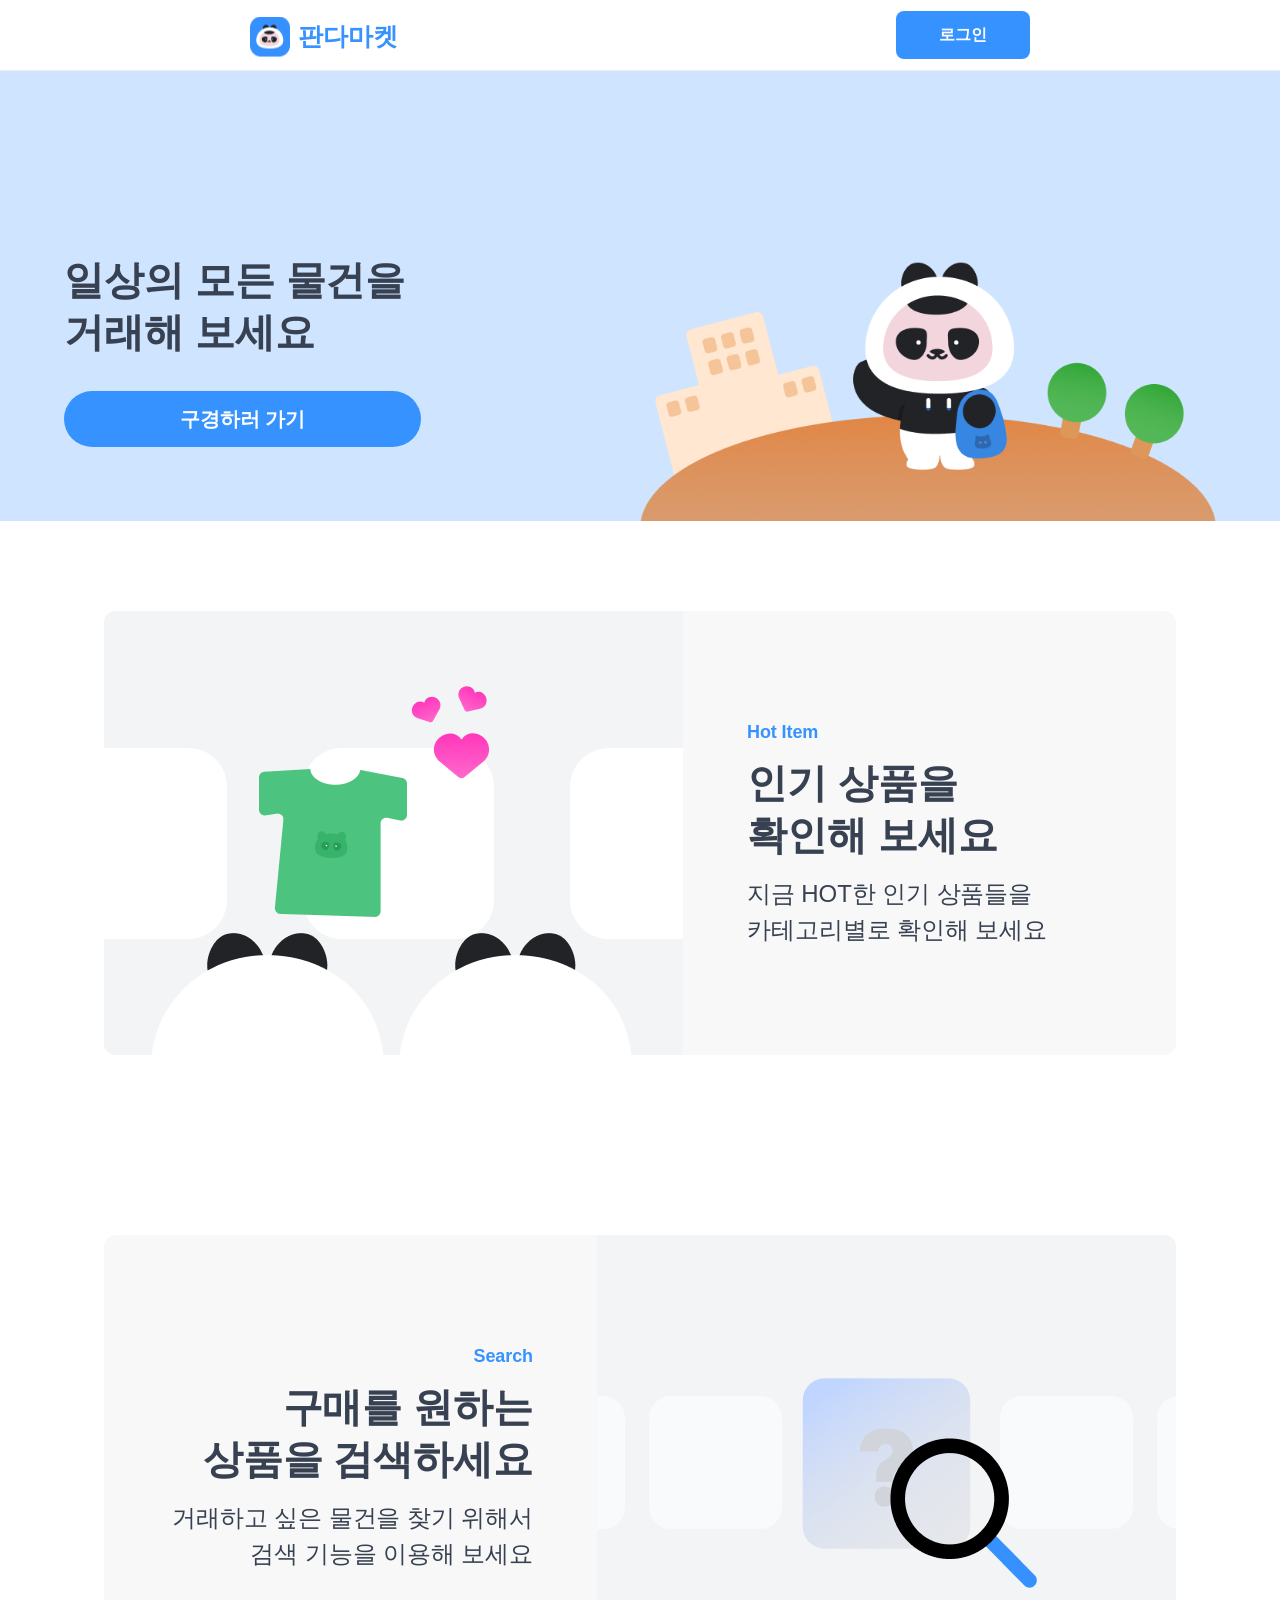
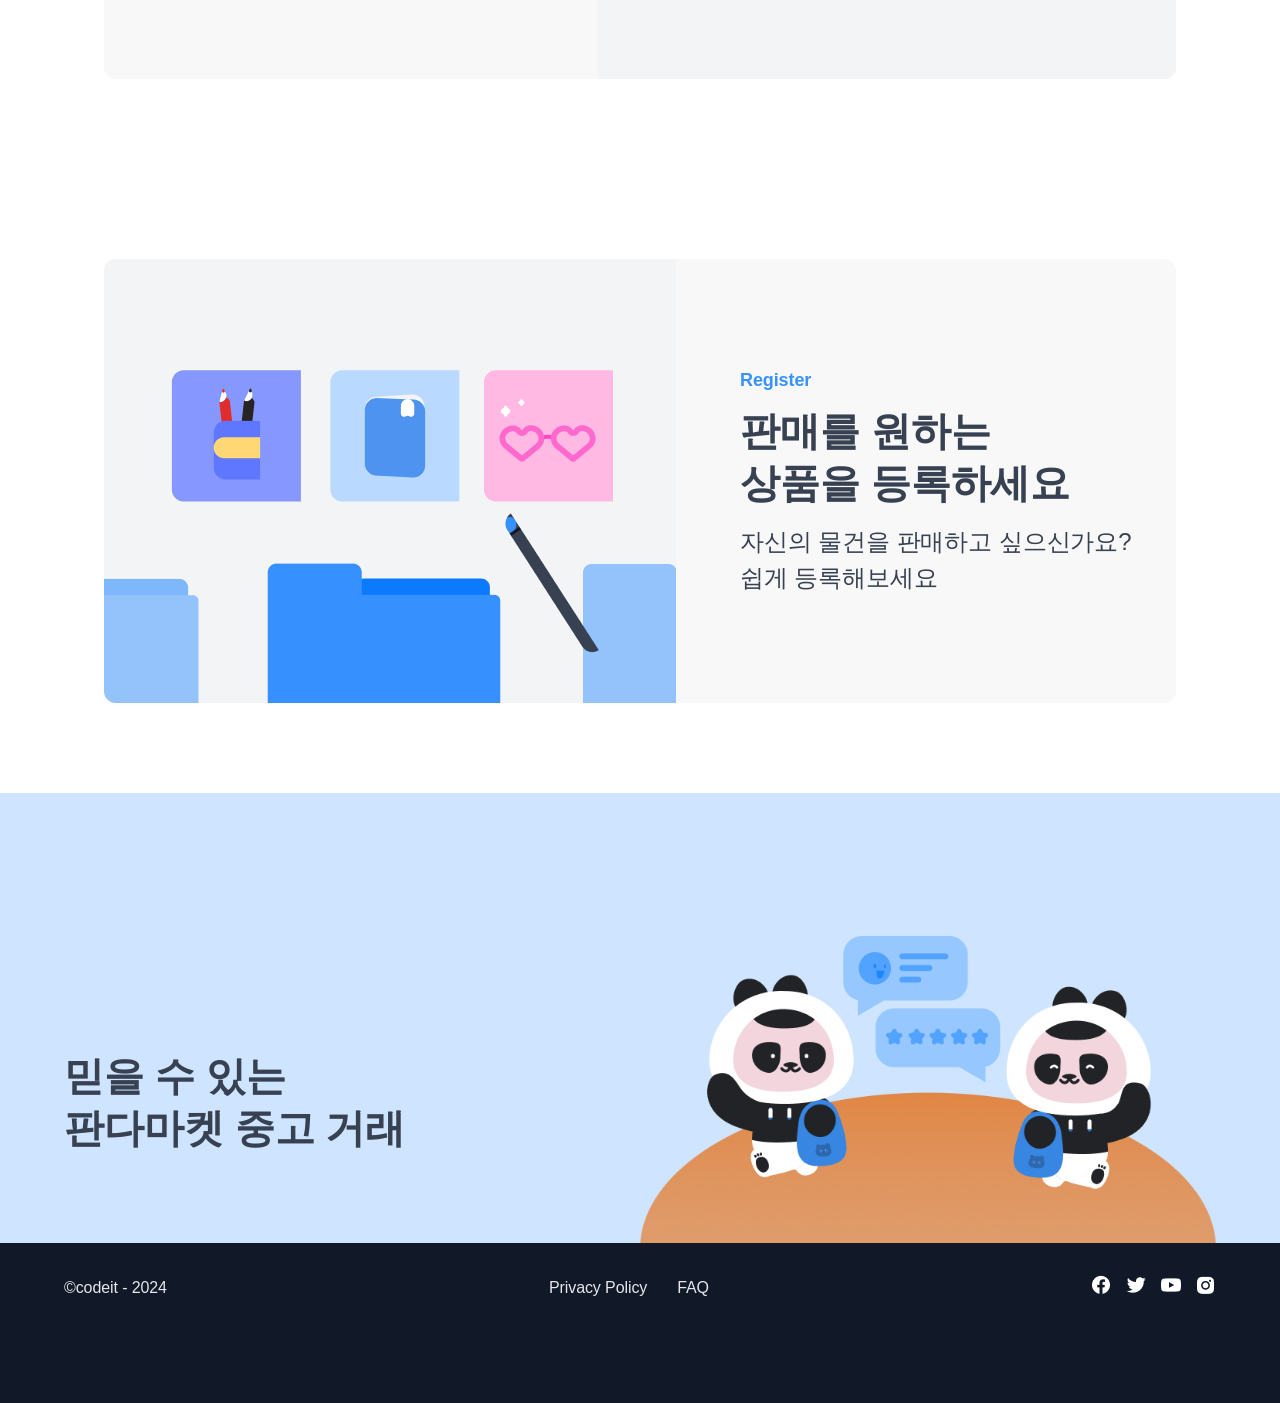
==== mission/index.html @ d7486005 "Modify mission1 and add mission2" ====
<!DOCTYPE html>
<html lang="ko">
<head>
    <meta charset="UTF-8">
    <meta name="viewport" content="width=device-width, initial-scale=1.0">
    <title>판다마켓</title>
    <link href="resources/css/style.css" rel="stylesheet" />
</head>
<body>

<header id="header" class="header">
    <div class="inner">
        <h1 class="header-logo"><a href="index.html">판다마켓</a></h1>
        <a href="login.html" class="header-btn-login">로그인</a>
    </div>
</header>
<main id="main">
    <section class="banner-section banner-top">
        <div class="inner">
            <div class="text-content">
                <h2 class="title">일상의 모든 물건을 <br>거래해 보세요</h2>
                <a href="items.html" class="btn-view-items">구경하러 가기</a> 
            </div>
            <div class="img-content">
                <img src="resources/images/Img_home_top.png" alt="">
            </div>    
        </div>
    </section>

    <section class="content-section">
        <div class="inner">
            <div class="content-card">
                
                    <div class="img-content">
                        <img src="resources/images/Img_home_01.png" alt="">
                    </div>
                    <div class="text-content">
                        <span class="tag">Hot Item</span>
                        <h2 class="title">인기 상품을 <br>확인해 보세요</h2>
                        <p class="desc">지금 HOT한 인기 상품들을 <br>카테고리별로 확인해 보세요</p>
                    </div>
            </div>
        </div>
    </section>
    
    <section class="content-section reverse">
        <div class="inner">
            <div class="content-card">
                <div class="img-content">
                    <img src="resources/images/Img_home_02.png" alt="">
                </div>
                <div class="text-content">
                    <span class="tag">Search</span>
                    <h2 class="title">구매를 원하는 <br>상품을 검색하세요</h2>
                    <p class="desc">거래하고 싶은 물건을 찾기 위해서 <br>검색 기능을 이용해 보세요</p>
                </div>
            </div>
        </div>
    </section>

    <section class="content-section">
        <div class="inner">
            <div class="content-card">
                <div class="img-content">
                    <img src="resources/images/Img_home_03.png" alt="">
                </div>
                <div class="text-content">
                    <span class="tag">Register</span>
                    <h2 class="title">판매를 원하는 <br>상품을 등록하세요</h2>
                    <p class="desc">자신의 물건을 판매하고 싶으신가요? <br>쉽게 등록해보세요</p>
                </div>
            
            </div>
        </div>
    </section>

    <section class="banner-section">
        <div class="inner">
            <div class="text-content">
                <h2 class="title">
                    믿을 수 있는<br>
                    판다마켓 중고 거래
                </h2>
            </div>
            <div class="img-content">
                <img src="resources/images/Img_home_bottom.png" alt="">
            </div>
        </div>
    </section>
</main>
<footer id="footer" class="footer">
    <div class="inner">
        <p class="copyright">&copy;codeit - 2024</p>
        <ul class="terms-menu">
            <li><a href="privacy.html">Privacy Policy</a></li>
            <li><a href="faq.html">FAQ</a></li>
        </ul>
        <ul class="sns-menu">
            <li><a href="https://www.facebook.com" target="_blank">페이스북</a></li>
            <li><a href="https://x.com" target="_blank">트위터</a></li>
            <li><a href="https://www.youtube.com" target="_blank">유튜브</a></li>
            <li><a href="https://www.instagram.com/" target="_blank">인스타그램</a></li>
        </ul>
    </div>
</footer>
</body>
</html>
---- mission/resources/css/style.css ----
@import url("./reset.css");

/* common*/
:root {
    --side-space: clamp(2rem, 5vw, 20rem); 
    --max-width: 1920px; 
    --header-height: clamp(50px, 10vh, 70px); 
    
    /* 색상 변수 */
    --primary-color: #3692FF;
    --banner-bg-blue:#cfe5ff;
    --secondary-color: #F8F8F8;
    --text-color: #374151;
    --panda-white: #FFFFFF;
    --btn-hover-color:#1251AA;
    --color-gray900:#111827;
    --color-gray800:#1F2937;
    --color-gray700:#374151;
    --color-gray600:#4B5563;
    --color-gray500:#6B7280;
    --color-gray400:#9CA3AF;
    --color-gray200:#E5E7Eb;
    --color-gray100:#F3F4F6;
    --color-gray50:#F9FAFB;
    --color-blue:#3692FF;
}

body {
    position:relative;
    color: var(--text-color);
}
.inner {
    width: 100%;
    max-width: var(--max-width);
    margin: 0 auto;
    padding: 0 var(--side-space);
    box-sizing: border-box;
}
.title {
    font-weight:700;
    font-size: 4rem;
    line-height: 1.3;
}

/* Header */
.header {
    position:sticky;
    left:0;
    top:0;
    right:0;
    width:100%;
    background-color: var(--panda-white);
    border-bottom: 1px solid #eee;
    padding:
    
}
.header .inner {
    display: flex;
    height: var(--header-height);
    justify-content: space-between;
    align-items: center;
    padding:0 clamp(2rem, 20vw, 25rem);
}
.header-logo a {
    display: inline-block;
    color: var(--primary-color);
    font-family: 'ROKAF sans'; 
    font-weight: 700;
    font-size: 2.5rem;
    background-image: url(../images/logo.png);
    background-repeat: no-repeat;
    background-position: 0 center;
    background-size: var(--logo-icon-size) var(--logo-icon-size);
    padding-left: 48px; 
    
}
.header-btn-login {
    display:flex;
    padding: clamp(8px, 1.5vh, 11px) clamp(20px, 5vw, 43px); 
    align-items: center;
    justify-content: center;
    background-color: var(--primary-color);
    color: var(--panda-white);
    font-size: 1.6rem;
    border-radius: 8px;
    font-weight: 600;
}
.header-btn-login:hover {
    background-color: var(--btn-hover-color);
}
/* Main */

/* Main - Banner Section */
.banner-section {
    background-color: var(--banner-bg-blue);
}
.banner-section > .inner {
    display: flex;
    min-height: 350px;
    height: clamp(350px, 50vh, 540px); 
    justify-content: space-between;
    align-items: flex-end;
    gap: 3rem;
}
.banner-section .img-content {
    display:flex;
    flex-shrink: 1;
    max-width: 50%;
}
.banner-section .text-content {
    display:flex;
    flex-direction: column;
    gap: clamp(10px, 2vh, 20px); 
    flex-shrink: 1;
    padding-bottom: clamp(30px, 10vh, 74px); 
}
.banner-section .btn-view-items {
    display:flex;
    align-items: center;
    justify-content: center;
    background-color: var(--primary-color);
    color: var(--panda-white);
    font-size: 2rem;
    padding: clamp(8px, 1.5vh, 12px) 0;
    border-radius: 40px;
    font-weight: 600;
    width: clamp(200px, 30vw, 357px);
}
.btn-view-items:hover {
    background-color: var(--btn-hover-color);
}
/* Main - Content Sections */
.content-section .inner {
    max-width: 1200px;
    padding-top: clamp(60px, 10vh, 138px);
    padding-bottom: clamp(60px, 10vh, 138px);
    padding-left: var(--side-space);
    padding-right: var(--side-space);
}
.content-section .content-card {
    display: flex;
    align-items: center;
    border-radius: 12px;
    background-color: var(--secondary-color); 
    gap: clamp(30px, 5vw, 80px); 
}

.content-section .img-content img {
    border-radius: 12px 0 0 12px;
}
.content-section .text-content {
    flex:1;
    padding: 0; 
}
.content-section.reverse .content-card {
    flex-direction: row-reverse;
}
.content-section.reverse .img-content img {
    border-radius: 0 12px 12px 0;
}
.content-section.reverse .text-content {
    text-align: right;
}
.text-content .tag {
    color:var(--primary-color);
    font-size: 1.8rem;
    font-weight:800;
    display: inline-block;
    margin-bottom: 1rem;
}
.text-content .title {
    margin-bottom: 1.5rem;
}
.text-content .desc {
    font-size: 2.4rem;
    font-weight:500;
    line-height: 1.5;
}

/* Footer */
.footer {
    background-color: #111827;
    padding: 32px 0 102px 0
}
.footer > .inner {
    display:flex;
    justify-content: space-between;
    flex-wrap: wrap; 
    gap: 20px 40px; 
}

.footer .copyright {
    color:#E5E7Eb;
    font-size: 1.6rem;
}
.footer .terms-menu {
    display:flex;
    gap: clamp(15px, 3vw, 30px); 
}
.footer .terms-menu a {
    color:#E5E7Eb;
    font-size: 1.6rem;
}
.footer .sns-menu {
    display:flex;
    gap: 15px;
}
.footer .sns-menu li {
    display: flex;
}
.footer .sns-menu a {
    width:20px;
    height:20px;
    text-indent:-9999px;
    background-repeat: no-repeat;
    background-size:20px 20px;
    background-position: 0 0;
}
.footer .sns-menu li:nth-child(1) a {
    background-image: url(../images/ic_facebook.png);    
}
.footer .sns-menu li:nth-child(2) a {
    background-image: url(../images/ic_twitter.png);    
}
.footer .sns-menu li:nth-child(3) a {
    background-image: url(../images/ic_youtube.png);    
}
.footer .sns-menu li:nth-child(4) a {
    background-image: url(../images/ic_instagram.png);    
}


/* login */
.main.login {
    display: flex;
    justify-content: center;
    align-items: center;
    flex-direction: column;
    height: 100vh;
}
.login-wrap {
    max-width:640px;
    width:100%;
}
.login-wrap .header-logo {
   display:flex;
   justify-content: center;
   margin-bottom:3.4rem;
}
.login-wrap .header-logo a {
    font-size:6.6rem;
    background-size:103px 103px;
    background-image: url(../images/logo-big.png);
    padding-left:143px;

}
.input-box {
    position: relative;
    display: flex;
    flex-direction: column;
    gap:1rem;
}
.input-box + .input-box {
    margin-top:1.6rem;
}
.input-box .txt-label {
    display:block;
    font-size:1.8rem;
    font-weight:700;
    color:var(--color-gray800);
}
.input-box .common-input {
    position:relative;
    width:100%;
    background-color: var(--color-gray100);
    border-radius: 12px;
    padding:17px 72px 17px 24px;
    font-size:1.6rem;
}
.input-box .btn-pw-view {
    position:absolute;
    bottom:0;
    right:0;
    height:52px;
    width:72px;
    background-image: url(../images/btn_visibility_on.png);
    background-repeat: no-repeat;
    background-position: center;
    background-size:24px 24px;
}
.input-box .btn-pw-view.hide {
    background-image: url(../images/btn_visibility.png);
}
.btn-login {
    width:100%;
    padding:16px 0;
    background-color: var(--primary-color);
    color:var(--panda-white);
    border-radius: 40px;
    margin-top:2.4rem;
}
.login-sns-area {
    display: flex;
    justify-content: space-between;
    align-items: center;
    background-color: #E6F2FF;
    padding:16px 23px;
    border-radius: 8px;
    margin-top:2.4rem;
}
.login-sns-area h2 {
    font-size:1.5rem;
    font-weight: 500;
    color:var(--color-gray800);
}
.btn-sns {
    display: flex;
    justify-content: space-between;
    gap:16px;
}
.btn-sns a {
    width:42px;
    height:42px;
    background-repeat: no-repeat;
    text-indent: -9999px;
}
.btn-sns a:nth-child(1) {
    background-image: url(../images/ic-google.png);
}
.btn-sns a:nth-child(2) {
    background-image: url(../images/ic-kakao.png);

}
.login-join-area {
    text-align: center; 
    font-size:1.4rem; 
    font-weight: 500;
    margin-top:2.4rem;
}

.login-join-area a {
    color:var(--primary-color); 
    text-decoration: underline;
}


/* Tablet */
@media (max-width: 1024px) {
    :root {
        --max-width: 960px;
    }
}

/* Mobile */
@media (max-width: 768px) {
    :root {
        --side-space: clamp(1.6rem, 5vw, 20rem);
    }
    
}
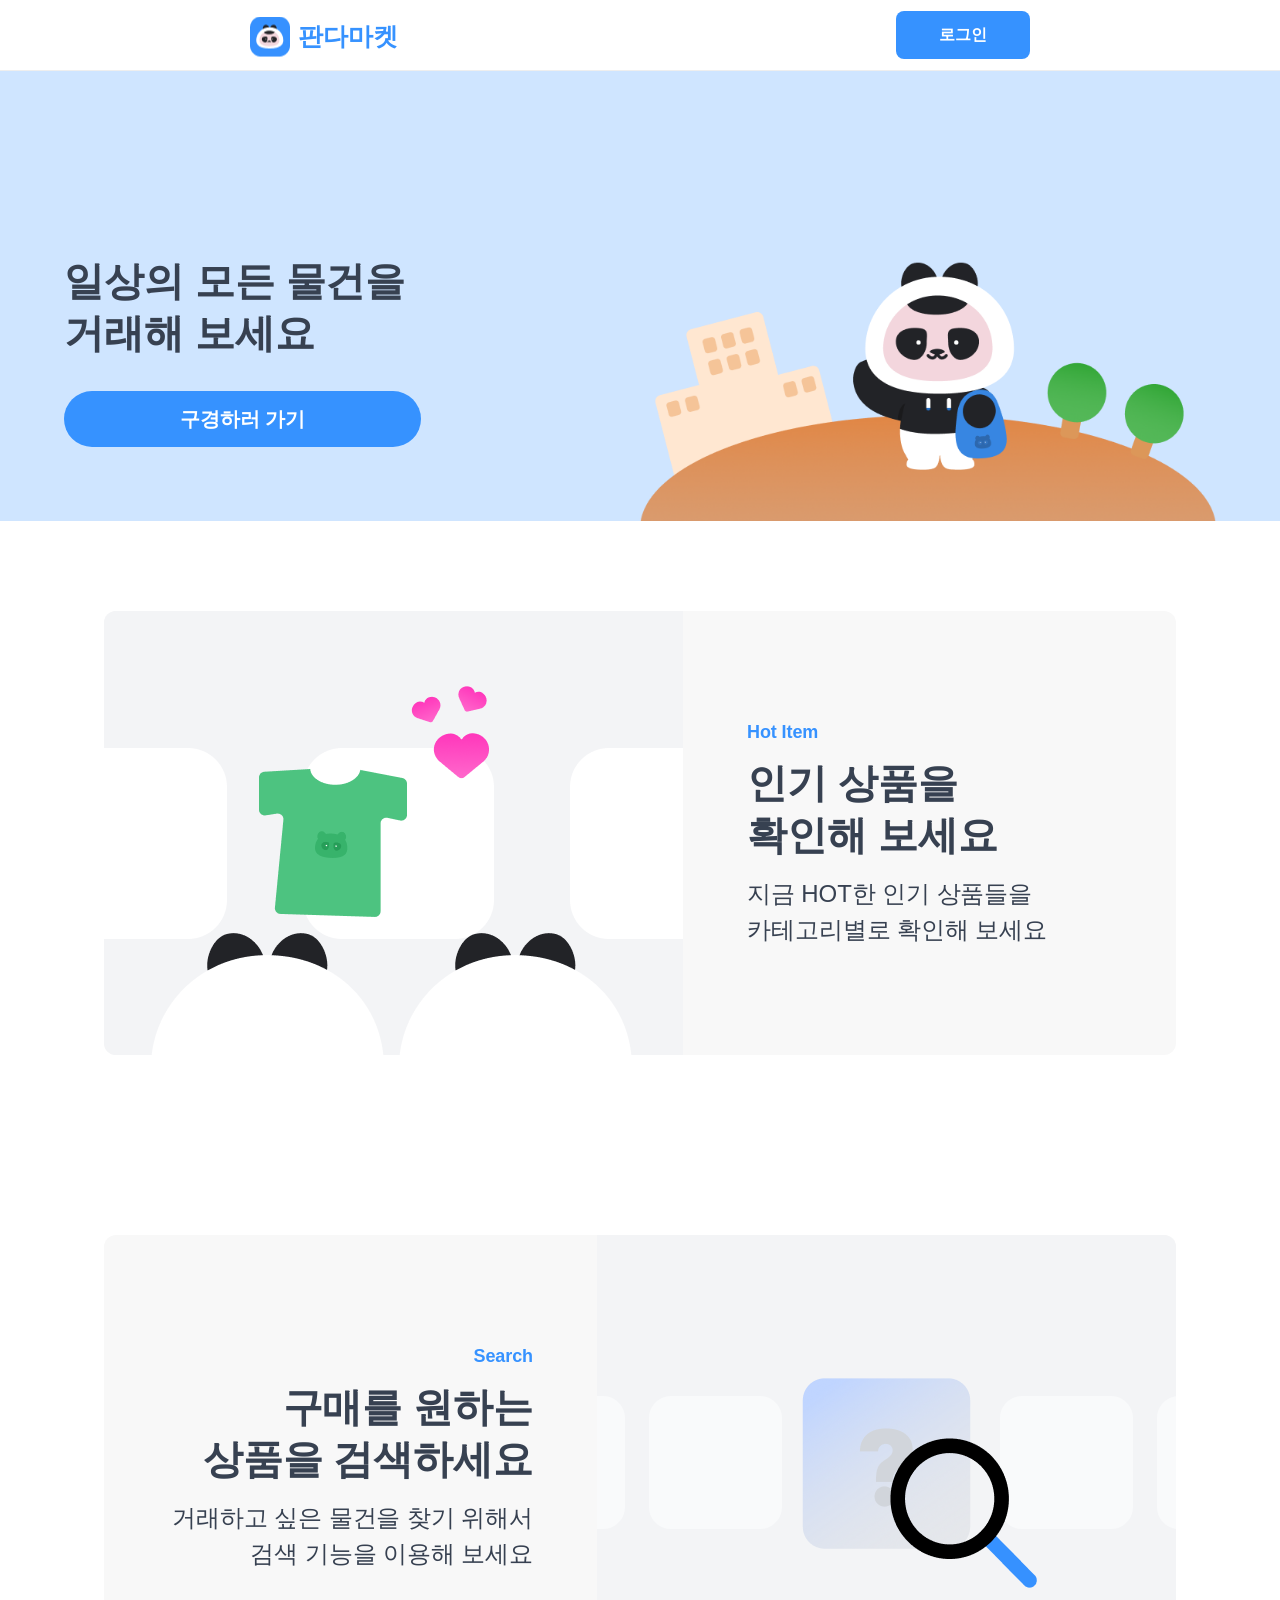
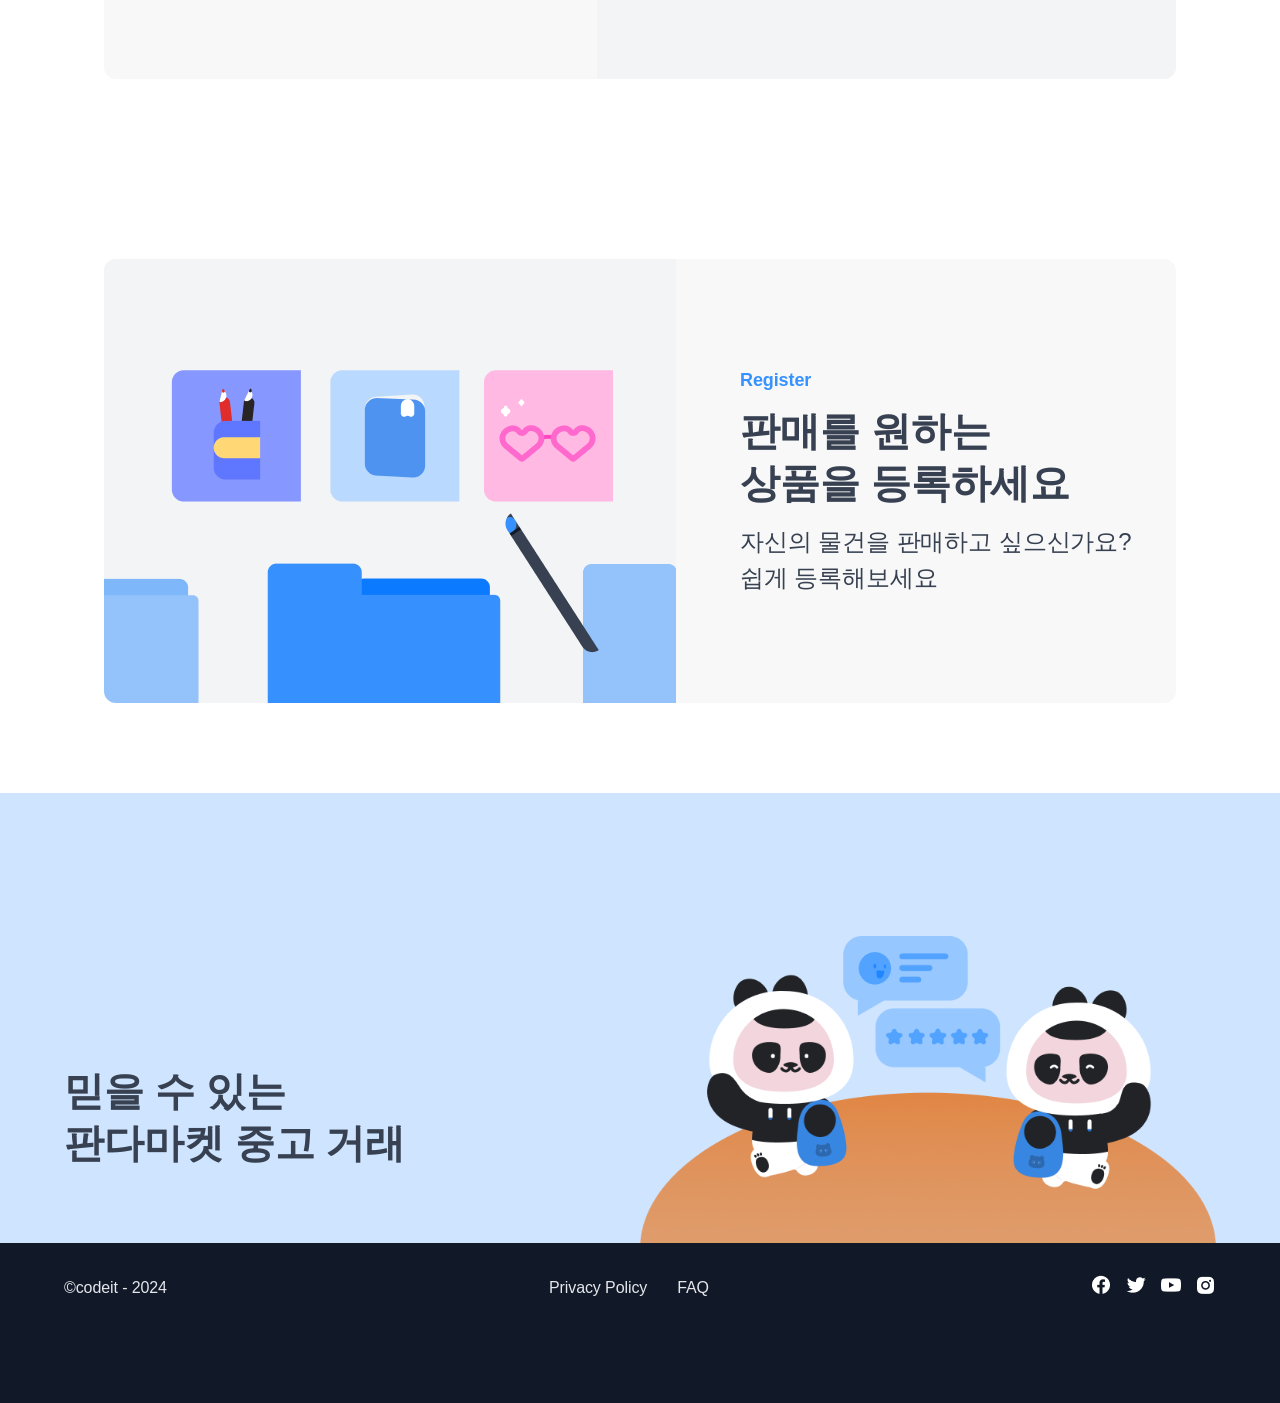
==== commit 27b48116: "modify img css html and develop responsive web" ====
--- a/mission/index.html
+++ b/mission/index.html
@@ -3,6 +3,14 @@
 <head>
     <meta charset="UTF-8">
     <meta name="viewport" content="width=device-width, initial-scale=1.0">
+    <meta name="description" content="일상의 모든 물건을 거래해보세요" />
+    <meta name="keywords" content="판다마켓, 물품거래, 중고거래, 상품등록" />
+    <meta property="og:title" content="판다 마켓">
+    <meta property="og:description" content="일상의 모든 물건을 거래해보세요">
+    <meta property="og:image" content="https://kimaerang-mission.netlify.app/resources/images/panda-market-preview.jpg"> 
+    <meta property="og:url" content="https://kimaerang-mission.netlify.app/"> 
+    <meta property="og:type" content="website">
+
     <title>판다마켓</title>
     <link href="resources/css/style.css" rel="stylesheet" />
 </head>
@@ -18,11 +26,11 @@
     <section class="banner-section banner-top">
         <div class="inner">
             <div class="text-content">
-                <h2 class="title">일상의 모든 물건을 <br>거래해 보세요</h2>
+                <h2 class="title">일상의 모든 물건을 <br class="hide-on-tablet">거래해 보세요</h2>
                 <a href="items.html" class="btn-view-items">구경하러 가기</a> 
             </div>
             <div class="img-content">
-                <img src="resources/images/Img_home_top.png" alt="">
+                <img src="resources/images/img-home-banner-top.png" alt="배너이미지">
             </div>    
         </div>
     </section>
@@ -32,11 +40,11 @@
             <div class="content-card">
                 
                     <div class="img-content">
-                        <img src="resources/images/Img_home_01.png" alt="">
+                        <img src="resources/images/img-hot-item.png" alt="">
                     </div>
                     <div class="text-content">
                         <span class="tag">Hot Item</span>
-                        <h2 class="title">인기 상품을 <br>확인해 보세요</h2>
+                        <h2 class="title">인기 상품을 <br class="hide-on-tablet">확인해 보세요</h2>
                         <p class="desc">지금 HOT한 인기 상품들을 <br>카테고리별로 확인해 보세요</p>
                     </div>
             </div>
@@ -47,11 +55,11 @@
         <div class="inner">
             <div class="content-card">
                 <div class="img-content">
-                    <img src="resources/images/Img_home_02.png" alt="">
+                    <img src="resources/images/img-search-item.png" alt="">
                 </div>
                 <div class="text-content">
                     <span class="tag">Search</span>
-                    <h2 class="title">구매를 원하는 <br>상품을 검색하세요</h2>
+                    <h2 class="title">구매를 원하는 <br class="hide-on-tablet">상품을 검색하세요</h2>
                     <p class="desc">거래하고 싶은 물건을 찾기 위해서 <br>검색 기능을 이용해 보세요</p>
                 </div>
             </div>
@@ -62,11 +70,11 @@
         <div class="inner">
             <div class="content-card">
                 <div class="img-content">
-                    <img src="resources/images/Img_home_03.png" alt="">
+                    <img src="resources/images/img-register-item.png" alt="">
                 </div>
                 <div class="text-content">
                     <span class="tag">Register</span>
-                    <h2 class="title">판매를 원하는 <br>상품을 등록하세요</h2>
+                    <h2 class="title">판매를 원하는 <br class="hide-on-tablet">상품을 등록하세요</h2>
                     <p class="desc">자신의 물건을 판매하고 싶으신가요? <br>쉽게 등록해보세요</p>
                 </div>
             
@@ -83,7 +91,7 @@
                 </h2>
             </div>
             <div class="img-content">
-                <img src="resources/images/Img_home_bottom.png" alt="">
+                <img src="resources/images/img-home-banner.bottom.png" alt="">
             </div>
         </div>
     </section>
--- a/mission/resources/css/style.css
+++ b/mission/resources/css/style.css
@@ -22,7 +22,7 @@
     --color-gray200:#E5E7Eb;
     --color-gray100:#F3F4F6;
     --color-gray50:#F9FAFB;
-    --color-blue:#3692FF;
+    
 }
 
 body {
@@ -51,7 +51,7 @@
     width:100%;
     background-color: var(--panda-white);
     border-bottom: 1px solid #eee;
-    padding:
+   
     
 }
 .header .inner {
@@ -110,9 +110,12 @@
 .banner-section .text-content {
     display:flex;
     flex-direction: column;
-    gap: clamp(10px, 2vh, 20px); 
+    gap: 3.2rem;
     flex-shrink: 1;
     padding-bottom: clamp(30px, 10vh, 74px); 
+}
+.banner-section .text-content .title {
+    margin-bottom: 0;
 }
 .banner-section .btn-view-items {
     display:flex;
@@ -180,13 +183,14 @@
 /* Footer */
 .footer {
     background-color: #111827;
-    padding: 32px 0 102px 0
+    
 }
 .footer > .inner {
     display:flex;
     justify-content: space-between;
     flex-wrap: wrap; 
     gap: 20px 40px; 
+    padding: 32px var(--side-space) 102px;
 }
 
 .footer .copyright {
@@ -236,7 +240,15 @@
     justify-content: center;
     align-items: center;
     flex-direction: column;
-    height: 100vh;
+    padding:8rem 0;
+}
+
+.main.signup {
+    display: flex;
+    justify-content: center;
+    align-items: center;
+    flex-direction: column;
+    padding:8rem 0;
 }
 .login-wrap {
     max-width:640px;
@@ -253,6 +265,15 @@
     background-image: url(../images/logo-big.png);
     padding-left:143px;
 
+}
+input::placeholder {
+ 	color: var(--color-gray400);
+}
+input::-webkit-input-placeholder{
+ 	color: var(--color-gray400);
+}
+input:-ms-input-placeholder{
+ 	color: var(--color-gray400);
 }
 .input-box {
     position: relative;
@@ -298,6 +319,10 @@
     color:var(--panda-white);
     border-radius: 40px;
     margin-top:2.4rem;
+    font-size:2rem;
+}
+.btn-login.disabled {
+    background-color: var(--color-gray400);
 }
 .login-sns-area {
     display: flex;
@@ -345,17 +370,132 @@
 
 
 /* Tablet */
-@media (max-width: 1024px) {
+@media (max-width: 1199px) {
     :root {
-        --max-width: 960px;
+        --max-width: 1199px;
+        --side-space:2.4rem;
+    }
+    .header .inner {
+        padding:0 var(--side-space);
+    }
+    .banner-section > .inner {
+        flex-direction: column;
+        justify-content: center;
+        align-items: center;
+        padding:8.6rem 0 0 0;
+        height: inherit;
+    }
+    .banner-section .img-content {
+        max-width: 100%;
+        width:100%;
+    }
+    .banner-section .text-content {
+        align-items: center;
+        text-align: center;
+    }
+    .banner-section .btn-view-items {
+        font-size:1.8rem;
+    }
+    .content-section .inner {
+        padding-top:2.4rem;
+        padding-bottom:2.4rem;
+    }
+    .content-section .content-card {
+        flex-direction: column;
+        background-color: inherit;
+        gap:2.4rem;
+    }
+      .content-section.reverse .content-card {
+        flex-direction: column;
+    }
+    .content-section .img-content {
+        width:100%;
+    }
+    .content-section .img-content img {
+        border-radius: 14px;
+    }
+    .content-section .text-content {
+        display: flex;
+        flex-direction: column;
+        width:100%;
+    } 
+    .text-content .tag {
+        margin-bottom: 1.6rem;
+    } 
+    .text-content .title {
+        margin-bottom:1.6rem;
+    }
+    .footer > .inner {padding:3.2rem 10.4rem 6.4rem 10.4rem}
+
+}
+
+@media (min-width: 768px) and (max-width: 1199px) {
+    /* 태블릿 br태그 숨김처리 */
+    .hide-on-tablet {
+        display: none;
     }
 }
 
 /* Mobile */
-@media (max-width: 768px) {
+@media (max-width: 767px) and (min-width: 375px) {
     :root {
-        --side-space: clamp(1.6rem, 5vw, 20rem);
-    }
-    
-}
-
+        --max-width:767px;
+        --side-space: 1.6rem;
+    }
+    .header .inner {
+        padding:0 var(--side-space);
+    }
+    .header-logo a {
+        background-image: none;
+        padding-left:0;
+        
+    }
+    .banner-section > .inner {
+        padding:4.8rem 0 0 0;
+    }
+    .content-section .inner {
+        padding-top:4rem;
+        padding-bottom:4rem;
+    }
+    .text-content .tag {
+        font-size:1.6rem;
+    }
+    .text-content .title {
+        font-size:3.2rem;
+    }
+    .content-card .text-content .title {
+        font-size:2.4rem;
+    }
+    .text-content .desc {
+        font-size:1.6rem;
+    }
+    .footer > .inner {
+        position: relative;
+        padding:3.2rem 3.2rem 10.2rem ;
+    }
+    .footer .copyright {
+        position: absolute;
+        bottom:32px;
+    }
+    .main.login {
+        padding:8rem var(--side-space);
+    }
+    .main.signup {
+        padding:8rem var(--side-space);
+    }
+    .login-wrap {
+        max-width: 400px;
+    }
+    .login-wrap .header-logo a {
+        background-size: 51px 51px;
+        font-size:3.3rem;
+        padding-left:62px;
+    }
+    .input-box .txt-label {
+        font-size:1.4rem;
+    }
+
+
+
+}
+
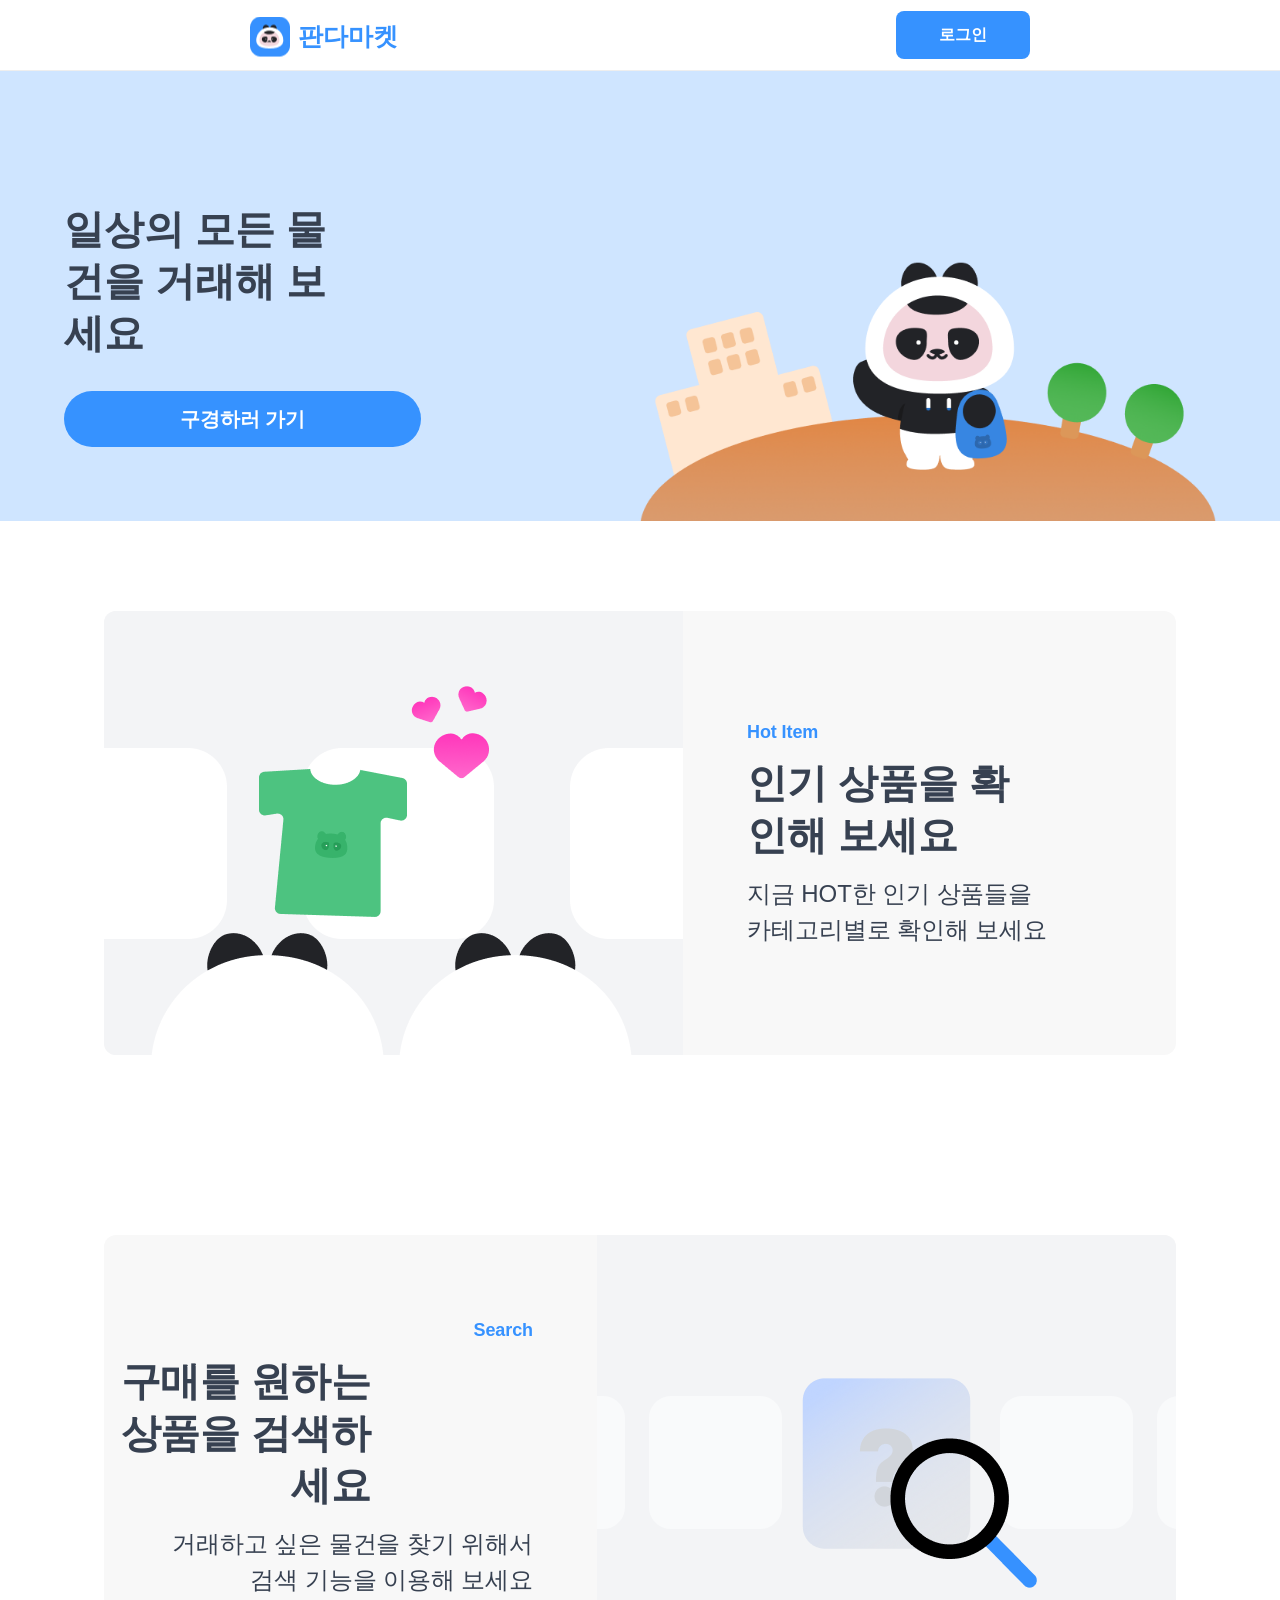
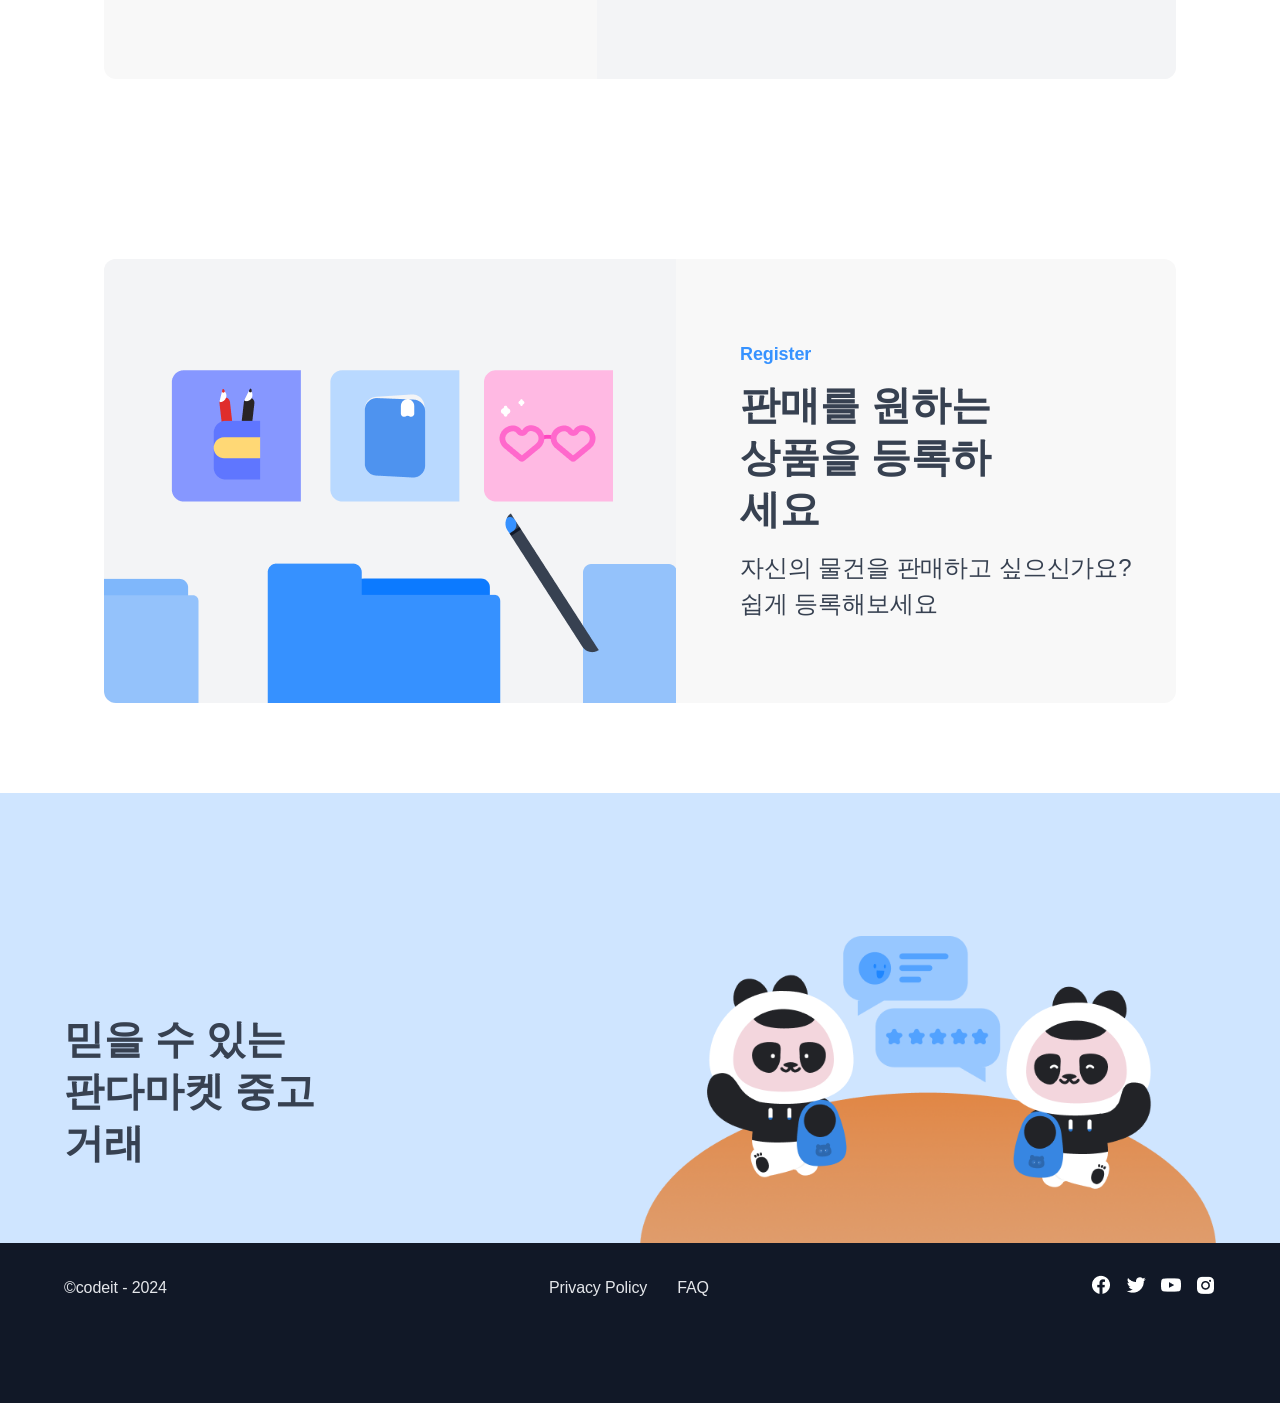
==== commit b86030e8: "modify mission3 and create js file" ====
--- a/mission/index.html
+++ b/mission/index.html
@@ -12,7 +12,9 @@
     <meta property="og:type" content="website">
 
     <title>판다마켓</title>
-    <link href="resources/css/style.css" rel="stylesheet" />
+    <link href="resources/css/common.css" rel="stylesheet" />
+    <link href="resources/css/main.css" rel="stylesheet" />
+    
 </head>
 <body>
 
@@ -26,7 +28,7 @@
     <section class="banner-section banner-top">
         <div class="inner">
             <div class="text-content">
-                <h2 class="title">일상의 모든 물건을 <br class="hide-on-tablet">거래해 보세요</h2>
+                <h2 class="title">일상의 모든 물건을 거래해 보세요</h2>
                 <a href="items.html" class="btn-view-items">구경하러 가기</a> 
             </div>
             <div class="img-content">
@@ -44,7 +46,7 @@
                     </div>
                     <div class="text-content">
                         <span class="tag">Hot Item</span>
-                        <h2 class="title">인기 상품을 <br class="hide-on-tablet">확인해 보세요</h2>
+                        <h2 class="title">인기 상품을 확인해 보세요</h2>
                         <p class="desc">지금 HOT한 인기 상품들을 <br>카테고리별로 확인해 보세요</p>
                     </div>
             </div>
@@ -59,7 +61,7 @@
                 </div>
                 <div class="text-content">
                     <span class="tag">Search</span>
-                    <h2 class="title">구매를 원하는 <br class="hide-on-tablet">상품을 검색하세요</h2>
+                    <h2 class="title">구매를 원하는 상품을 검색하세요</h2>
                     <p class="desc">거래하고 싶은 물건을 찾기 위해서 <br>검색 기능을 이용해 보세요</p>
                 </div>
             </div>
@@ -74,7 +76,7 @@
                 </div>
                 <div class="text-content">
                     <span class="tag">Register</span>
-                    <h2 class="title">판매를 원하는 <br class="hide-on-tablet">상품을 등록하세요</h2>
+                    <h2 class="title">판매를 원하는 상품을 등록하세요</h2>
                     <p class="desc">자신의 물건을 판매하고 싶으신가요? <br>쉽게 등록해보세요</p>
                 </div>
             
--- a/mission/resources/css/common.css
+++ b/mission/resources/css/common.css
@@ -0,0 +1,182 @@
+@import url("./reset.css");
+
+/* common*/
+:root {
+    --side-space: clamp(2rem, 5vw, 20rem); 
+    --max-width: 1920px; 
+    --header-height: clamp(50px, 10vh, 70px); 
+    
+    /* 색상 변수 */
+    --primary-color: #3692FF;
+    --banner-bg-blue:#cfe5ff;
+    --secondary-color: #F8F8F8;
+    --text-color: #374151;
+    --panda-white: #FFFFFF;
+    --btn-hover-color:#1251AA;
+    --color-gray900:#111827;
+    --color-gray800:#1F2937;
+    --color-gray700:#374151;
+    --color-gray600:#4B5563;
+    --color-gray500:#6B7280;
+    --color-gray400:#9CA3AF;
+    --color-gray200:#E5E7Eb;
+    --color-gray100:#F3F4F6;
+    --color-gray50:#F9FAFB;
+    
+}
+
+body {
+    position:relative;
+    color: var(--text-color);
+}
+.inner {
+    width: 100%;
+    max-width: var(--max-width);
+    margin: 0 auto;
+    padding: 0 var(--side-space);
+    box-sizing: border-box;
+}
+.title {
+    font-weight:700;
+    font-size: 4rem;
+    line-height: 1.3;
+}
+
+/* Header */
+.header {
+    position:sticky;
+    left:0;
+    top:0;
+    right:0;
+    width:100%;
+    background-color: var(--panda-white);
+    border-bottom: 1px solid #eee;
+   
+    
+}
+.header .inner {
+    display: flex;
+    height: var(--header-height);
+    justify-content: space-between;
+    align-items: center;
+    padding:0 clamp(2rem, 20vw, 25rem);
+}
+.header-logo a {
+    display: inline-block;
+    color: var(--primary-color);
+    font-family: 'ROKAF sans'; 
+    font-weight: 700;
+    font-size: 2.5rem;
+    background-image: url(../images/logo.png);
+    background-repeat: no-repeat;
+    background-position: 0 center;
+    background-size: var(--logo-icon-size) var(--logo-icon-size);
+    padding-left: 48px; 
+    
+}
+.header-btn-login {
+    display:flex;
+    padding: clamp(8px, 1.5vh, 11px) clamp(20px, 5vw, 43px); 
+    align-items: center;
+    justify-content: center;
+    background-color: var(--primary-color);
+    color: var(--panda-white);
+    font-size: 1.6rem;
+    border-radius: 8px;
+    font-weight: 600;
+}
+.header-btn-login:hover {
+    background-color: var(--btn-hover-color);
+}
+
+/* Footer */
+.footer {
+    background-color: #111827;
+    
+}
+.footer > .inner {
+    display:flex;
+    justify-content: space-between;
+    flex-wrap: wrap; 
+    gap: 20px 40px; 
+    padding: 32px var(--side-space) 102px;
+}
+
+.footer .copyright {
+    color:#E5E7Eb;
+    font-size: 1.6rem;
+}
+.footer .terms-menu {
+    display:flex;
+    gap: clamp(15px, 3vw, 30px); 
+}
+.footer .terms-menu a {
+    color:#E5E7Eb;
+    font-size: 1.6rem;
+}
+.footer .sns-menu {
+    display:flex;
+    gap: 15px;
+}
+.footer .sns-menu li {
+    display: flex;
+}
+.footer .sns-menu a {
+    width:20px;
+    height:20px;
+    text-indent:-9999px;
+    background-repeat: no-repeat;
+    background-size:20px 20px;
+    background-position: 0 0;
+}
+.footer .sns-menu li:nth-child(1) a {
+    background-image: url(../images/ic-facebook.png);    
+}
+.footer .sns-menu li:nth-child(2) a {
+    background-image: url(../images/ic-twitter.png);    
+}
+.footer .sns-menu li:nth-child(3) a {
+    background-image: url(../images/ic-youtube.png);    
+}
+.footer .sns-menu li:nth-child(4) a {
+    background-image: url(../images/ic-instagram.png);    
+}
+
+/* Tablet */
+@media (max-width: 1199px) {
+    :root {
+        --max-width: 1199px;
+        --side-space:2.4rem;
+    }
+    .header .inner {
+        padding:0 var(--side-space);
+    }
+    .footer > .inner {padding:3.2rem 10.4rem 6.4rem 10.4rem}
+}
+
+
+/* Mobile */
+@media (max-width: 767px) and (min-width: 375px) {
+    :root {
+        --max-width:767px;
+        --side-space: 1.6rem;
+    }
+    .header .inner {
+        padding:0 var(--side-space);
+    }
+    .header-logo a {
+        background-image: none;
+        padding-left:0;
+        
+    }
+     .footer > .inner {
+        position: relative;
+        padding:3.2rem 3.2rem 10.2rem ;
+    }
+    .footer .copyright {
+        position: absolute;
+        bottom:32px;
+    }
+}
+
+
--- a/mission/resources/css/main.css
+++ b/mission/resources/css/main.css
@@ -0,0 +1,174 @@
+/* Main */
+
+/* Main - Banner Section */
+.banner-section {
+    background-color: var(--banner-bg-blue);
+}
+.banner-section > .inner {
+    display: flex;
+    min-height: 350px;
+    height: clamp(350px, 50vh, 540px); 
+    justify-content: space-between;
+    align-items: flex-end;
+    gap: 3rem;
+}
+.banner-section .img-content {
+    display:flex;
+    flex-shrink: 1;
+    max-width: 50%;
+}
+.banner-section .text-content {
+    display:flex;
+    flex-direction: column;
+    gap: 3.2rem;
+    flex-shrink: 1;
+    padding-bottom: clamp(30px, 10vh, 74px); 
+}
+.banner-section .text-content .title {
+    margin-bottom: 0;
+}
+.banner-section .btn-view-items {
+    display:flex;
+    align-items: center;
+    justify-content: center;
+    background-color: var(--primary-color);
+    color: var(--panda-white);
+    font-size: 2rem;
+    padding: clamp(8px, 1.5vh, 12px) 0;
+    border-radius: 40px;
+    font-weight: 600;
+    width: clamp(200px, 30vw, 357px);
+}
+.btn-view-items:hover {
+    background-color: var(--btn-hover-color);
+}
+/* Main - Content Sections */
+.content-section .inner {
+    max-width: 1200px;
+    padding-top: clamp(60px, 10vh, 138px);
+    padding-bottom: clamp(60px, 10vh, 138px);
+    padding-left: var(--side-space);
+    padding-right: var(--side-space);
+}
+.content-section .content-card {
+    display: flex;
+    align-items: center;
+    border-radius: 12px;
+    background-color: var(--secondary-color); 
+    gap: clamp(30px, 5vw, 80px); 
+}
+
+.content-section .img-content img {
+    border-radius: 12px 0 0 12px;
+}
+.content-section .text-content {
+    flex:1;
+    padding: 0; 
+}
+.content-section.reverse .content-card {
+    flex-direction: row-reverse;
+}
+.content-section.reverse .img-content img {
+    border-radius: 0 12px 12px 0;
+}
+.content-section.reverse .text-content {
+    text-align: right;
+}
+.text-content .tag {
+    color:var(--primary-color);
+    font-size: 1.8rem;
+    font-weight:800;
+    display: inline-block;
+    margin-bottom: 1rem;
+}
+.text-content .title {
+    margin-bottom: 1.5rem;
+     max-width:12ch;
+}
+.text-content .desc {
+    font-size: 2.4rem;
+    font-weight:500;
+    line-height: 1.5;
+}
+
+/* Tablet */
+@media (max-width: 1199px) {
+    
+    .banner-section > .inner {
+        flex-direction: column;
+        justify-content: center;
+        align-items: center;
+        padding:8.6rem 0 0 0;
+        height: inherit;
+    }
+    .banner-section .img-content {
+        max-width: 100%;
+        width:100%;
+    }
+    .banner-section .text-content {
+        align-items: center;
+        text-align: center;
+    }
+    .banner-section .btn-view-items {
+        font-size:1.8rem;
+    }
+    .content-section .inner {
+        padding-top:2.4rem;
+        padding-bottom:2.4rem;
+    }
+    .content-section .content-card {
+        flex-direction: column;
+        background-color: inherit;
+        gap:2.4rem;
+    }
+      .content-section.reverse .content-card {
+        flex-direction: column;
+    }
+    .content-section .img-content {
+        width:100%;
+    }
+    .content-section .img-content img {
+        border-radius: 14px;
+    }
+    .content-section .text-content {
+        display: flex;
+        flex-direction: column;
+        width:100%;
+    } 
+    .text-content .tag {
+        margin-bottom: 1.6rem;
+    } 
+    .text-content .title {
+        margin-bottom:1.6rem;
+        max-width: 100%;
+    }
+
+}
+
+/* mobile */
+@media (max-width: 767px) and (min-width: 375px) {
+  .banner-section > .inner {
+        padding:4.8rem 0 0 0;
+    }
+    .content-section .inner {
+        padding-top:4rem;
+        padding-bottom:4rem;
+    }
+    .text-content .tag {
+        font-size:1.6rem;
+    }
+    .text-content .title {
+        font-size:3.2rem;
+        max-width:12ch;
+
+    }
+    .content-card .text-content .title {
+        font-size:2.4rem;
+    }
+    .text-content .desc {
+        font-size:1.6rem;
+    }
+
+}
+
+
